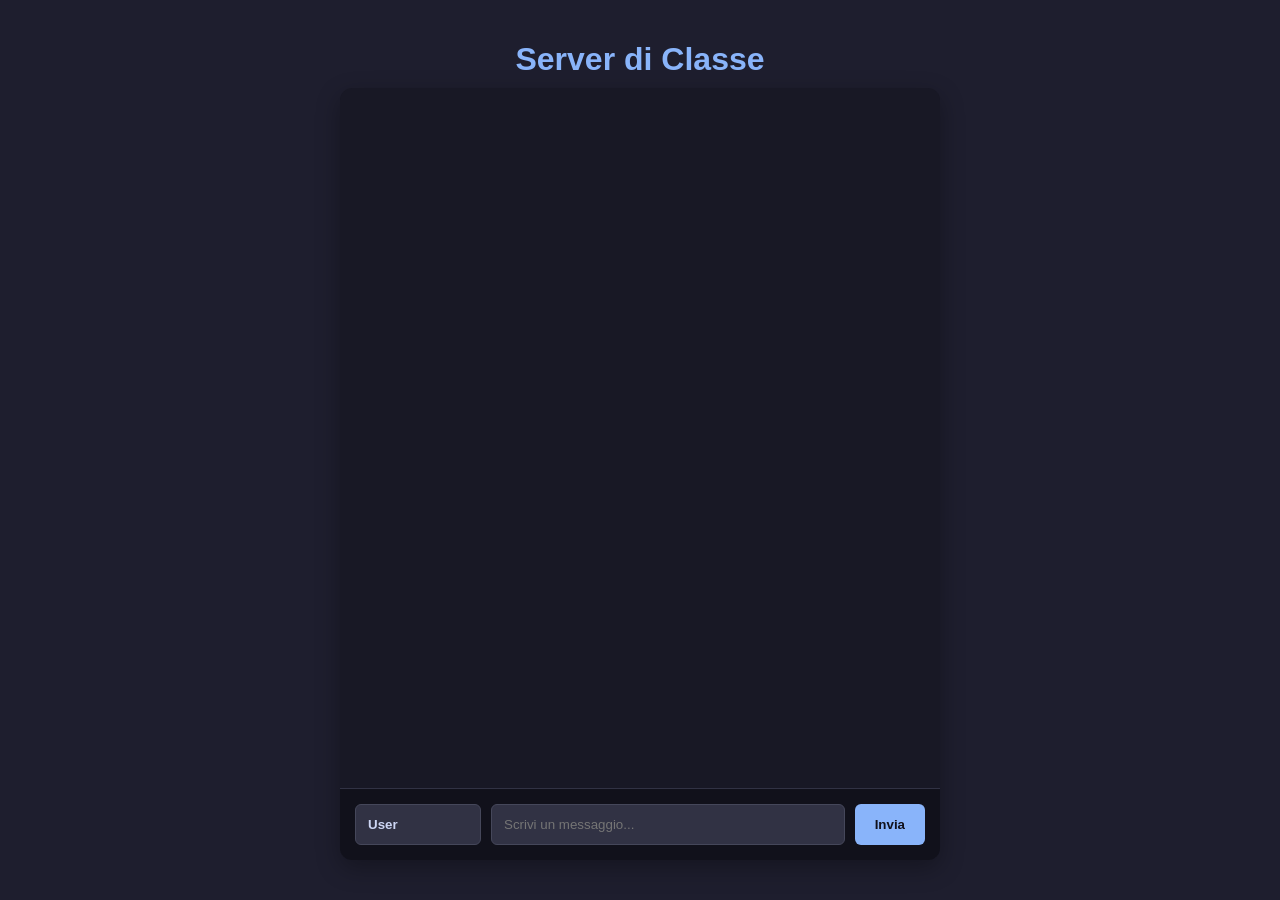
==== index.html @ 3e302605 "Primo deploy" ====
<!DOCTYPE html>
<html lang="it">
<head>
    <meta charset="UTF-8">
    <meta name="viewport" content="width=device-width, initial-scale=1.0">
    <title>Server di Classe - Chat</title>
    <style>
        /* Stile scuro ispirato ad Arch/Nord Theme */
        body {
            font-family: 'Segoe UI', Tahoma, Geneva, Verdana, sans-serif;
            background-color: #1e1e2e;
            color: #cdd6f4;
            margin: 0;
            padding: 20px;
            display: flex;
            flex-direction: column;
            align-items: center;
            height: 100vh;
            box-sizing: border-box;
        }

        h1 {
            color: #89b4fa;
            margin-bottom: 10px;
        }

        /* Container principale */
        .chat-container {
            width: 100%;
            max-width: 600px;
            background-color: #181825;
            border-radius: 12px;
            box-shadow: 0 8px 24px rgba(0, 0, 0, 0.3);
            display: flex;
            flex-direction: column;
            overflow: hidden;
            flex-grow: 1;
            margin-bottom: 20px;
        }

        /* Area dei messaggi */
        #box-messaggi {
            flex-grow: 1;
            padding: 20px;
            overflow-y: auto;
            display: flex;
            flex-direction: column;
            gap: 12px;
        }

        /* Stile dei singoli messaggi */
        .messaggio {
            max-width: 80%;
            padding: 10px 14px;
            border-radius: 8px;
            line-height: 1.4;
            word-wrap: break-word;
        }

        /* Messaggi inviati da me */
        .mio {
            background-color: #89b4fa;
            color: #11111b;
            align-self: flex-end;
            border-bottom-right-radius: 2px;
        }

        /* Messaggi inviati dagli altri */
        .altro {
            background-color: #313244;
            color: #cdd6f4;
            align-self: flex-start;
            border-bottom-left-radius: 2px;
        }

        /* Stile per i vecchi messaggi caricati dal database */
        .storico {
            opacity: 0.6; /* Leggermente trasparente per distinguerli da quelli in tempo reale */
        }

        .mittente {
            font-size: 0.8rem;
            font-weight: bold;
            margin-bottom: 4px;
            display: block;
        }

        .testo {
            font-size: 0.95rem;
        }

        /* Area di input in basso */
        .input-area {
            display: flex;
            gap: 10px;
            padding: 15px;
            background-color: #11111b;
            border-top: 1px solid #313244;
        }

        #nicknameInput {
            width: 100px;
            padding: 12px;
            background-color: #313244;
            border: 1px solid #45475a;
            border-radius: 6px;
            color: #cdd6f4;
            font-weight: bold;
        }

        #messageInput {
            flex-grow: 1;
            padding: 12px;
            background-color: #313244;
            border: 1px solid #45475a;
            border-radius: 6px;
            color: #cdd6f4;
            outline: none;
        }

        #messageInput:focus {
            border-color: #89b4fa;
        }

        button {
            padding: 12px 20px;
            background-color: #89b4fa;
            color: #11111b;
            border: none;
            border-radius: 6px;
            font-weight: bold;
            cursor: pointer;
            transition: background-color 0.2s;
        }

        button:hover {
            background-color: #b4befe;
        }
    </style>
</head>
<body>

    <h1>Server di Classe</h1>
    
    <div class="chat-container">
        <div id="box-messaggi"></div>

        <div class="input-area">
            <input type="text" id="nicknameInput" value="User" placeholder="Nick">
            <input type="text" id="messageInput" placeholder="Scrivi un messaggio..." autocomplete="off">
            <button onclick="inviaMessaggio()">Invia</button>
        </div>
    </div>

    <script>
        let tokenUtente = localStorage.getItem('token_chat_classe');
if (!tokenUtente) {
    tokenUtente = 'usr_' + Math.random().toString(36).substring(2, 15) + Math.random().toString(36).substring(2, 15);
    localStorage.setItem('token_chat_classe', tokenUtente);
}

const socket = new WebSocket('ws://localhost:3000/ws');

const boxMessaggi = document.getElementById('box-messaggi');
const messageInput = document.getElementById('messageInput');
const nicknameInput = document.getElementById('nicknameInput');

const ultimoNick = localStorage.getItem('ultimo_nick');
if (ultimoNick) {
    nicknameInput.value = ultimoNick;
}

socket.onmessage = function(event) {
    const dati = JSON.parse(event.data);
    
    // Gestione degli stati di sicurezza inviati dal server
    if (dati.stato === "RICHIEDI_CREAZIONE_PIN") {
        const pin = prompt("Questo nickname è nuovo! Inserisci un PIN di 4 cifre per proteggerlo:");
        if (pin) {
            socket.send(JSON.stringify({
                azione: "registra_pin",
                mittente: nicknameInput.value.trim(),
                token: tokenUtente,
                pin: pin
            }));
        }
        return;
    }

    if (dati.stato === "RICHIEDI_SBLOCCO_PIN") {
        const pin = prompt("Questo nickname è protetto da PIN. Inserisci il PIN per sbloccarlo su questo dispositivo:");
        if (pin) {
            socket.send(JSON.stringify({
                azione: "verifica_pin",
                mittente: nicknameInput.value.trim(),
                token: tokenUtente,
                pin: pin
            }));
        } else {
            alert("Accesso rifiutato. Scegli un altro nickname.");
            nicknameInput.value = "User_" + Math.floor(Math.random() * 1000);
        }
        return;
    }

    if (dati.stato === "REGISTRATO" || dati.stato === "SBLOCCATO") {
        alert(dati.info);
        return;
    }

    if (dati.stato === "ERRORE_PIN") {
        alert(dati.info);
        return;
    }
    
    // Se è un messaggio normale, lo mostriamo
    if (dati.mittente && dati.contenuto) {
        mostraMessaggio(dati.mittente, dati.contenuto, dati.storico);
    }
};

function mostraMessaggio(mittente, contenuto, storico) {
    const divMessaggio = document.createElement('div');
    const mioNick = nicknameInput.value.trim();
    
    if (mittente === mioNick) {
        divMessaggio.className = 'messaggio mio';
    } else {
        divMessaggio.className = 'messaggio altro';
    }

    if (storico) {
        divMessaggio.classList.add('storico');
    }

    divMessaggio.innerHTML = `
        <span class="mittente">${mittente}</span>
        <span class="testo">${contenuto}</span>
    `;

    boxMessaggi.appendChild(divMessaggio);
    boxMessaggi.scrollTop = boxMessaggi.scrollHeight;
}

function inviaMessaggio() {
    const testo = messageInput.value.trim();
    const nick = nicknameInput.value.trim() || "Anonimo";

    if (testo !== "") {
        localStorage.setItem('ultimo_nick', nick);

        const payload = {
            azione: "messaggio",
            mittente: nick,
            contenuto: testo,
            token: tokenUtente
        };

        socket.send(JSON.stringify(payload));
        messageInput.value = "";
    }
}

messageInput.addEventListener("keypress", function(event) {
    if (event.key === "Enter") {
        inviaMessaggio();
    }
});
    </script>
</body>
</html>
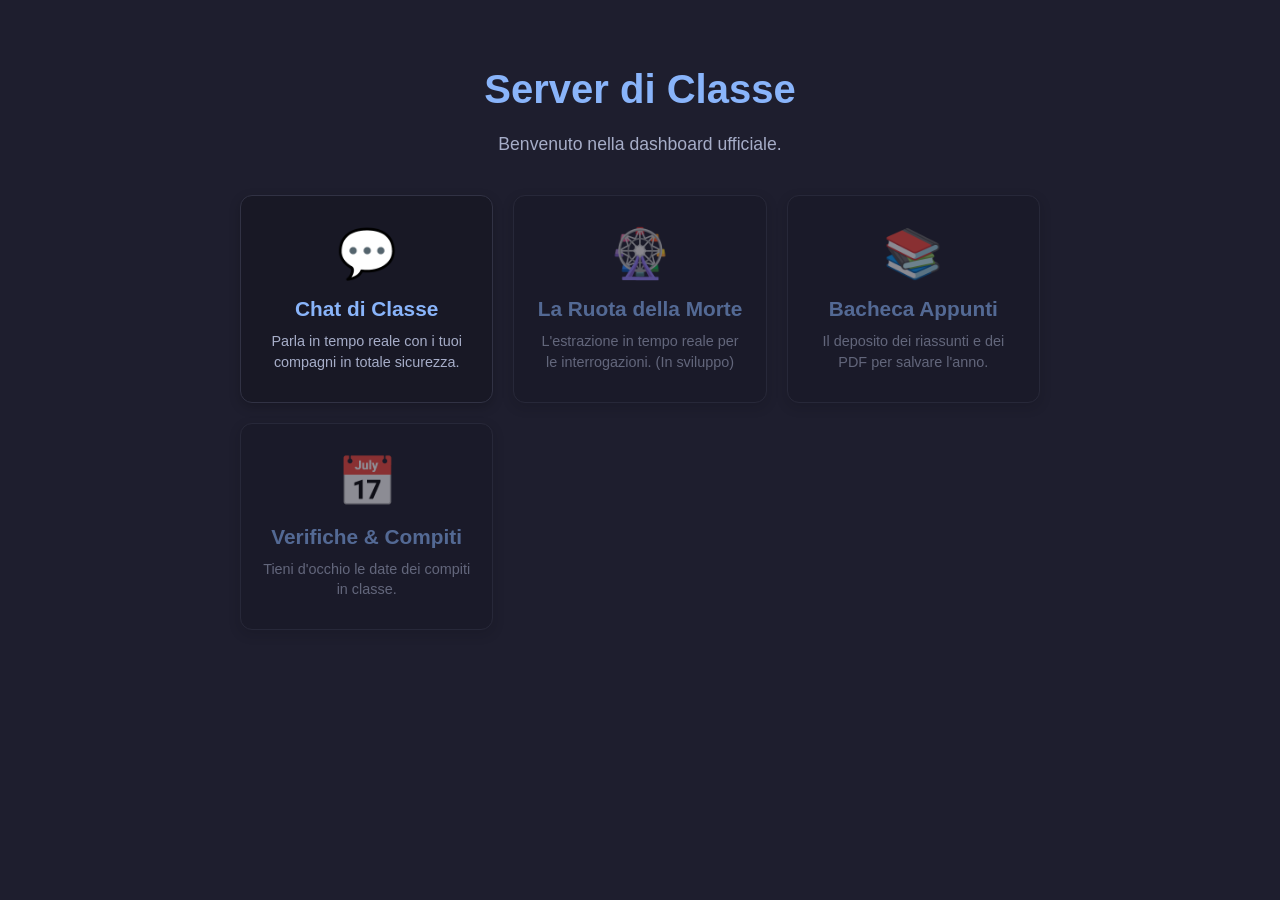
==== commit 4a81cb71: "aggiunta homepage" ====
--- a/index.html
+++ b/index.html
@@ -3,269 +3,138 @@
 <head>
     <meta charset="UTF-8">
     <meta name="viewport" content="width=device-width, initial-scale=1.0">
-    <title>Server di Classe - Chat</title>
+    <title>Server di Classe - Dashboard</title>
     <style>
-        /* Stile scuro ispirato ad Arch/Nord Theme */
+        /* Tema Scuro Nord/Arch */
         body {
             font-family: 'Segoe UI', Tahoma, Geneva, Verdana, sans-serif;
             background-color: #1e1e2e;
             color: #cdd6f4;
             margin: 0;
-            padding: 20px;
+            padding: 40px 20px;
             display: flex;
             flex-direction: column;
             align-items: center;
-            height: 100vh;
+            min-height: 100vh;
             box-sizing: border-box;
         }
 
         h1 {
             color: #89b4fa;
+            margin-bottom: 5px;
+            font-size: 2.5rem;
+        }
+
+        .welcome-msg {
+            color: #a6adc8;
+            margin-bottom: 40px;
+            font-size: 1.1rem;
+        }
+
+        /* Griglia delle funzionalità */
+        .grid-container {
+            display: grid;
+            grid-template-columns: repeat(auto-fit, minmax(250px, 1fr));
+            gap: 20px;
+            width: 100%;
+            max-width: 800px;
+        }
+
+        /* Card interattive */
+        .card {
+            background-color: #181825;
+            border: 1px solid #313244;
+            border-radius: 12px;
+            padding: 30px 20px;
+            text-align: center;
+            text-decoration: none;
+            color: #cdd6f4;
+            transition: all 0.3s ease;
+            cursor: pointer;
+            display: flex;
+            flex-direction: column;
+            align-items: center;
+            justify-content: center;
+            box-shadow: 0 4px 12px rgba(0,0,0,0.2);
+        }
+
+        /* Effetti al passaggio del mouse */
+        .card:hover {
+            transform: translateY(-5px);
+            border-color: #89b4fa;
+            box-shadow: 0 8px 24px rgba(137, 180, 250, 0.15);
+        }
+
+        .card-icon {
+            font-size: 3rem;
+            margin-bottom: 15px;
+        }
+
+        .card-title {
+            font-size: 1.3rem;
+            font-weight: bold;
+            color: #89b4fa;
             margin-bottom: 10px;
         }
 
-        /* Container principale */
-        .chat-container {
-            width: 100%;
-            max-width: 600px;
-            background-color: #181825;
-            border-radius: 12px;
-            box-shadow: 0 8px 24px rgba(0, 0, 0, 0.3);
-            display: flex;
-            flex-direction: column;
-            overflow: hidden;
-            flex-grow: 1;
-            margin-bottom: 20px;
+        .card-desc {
+            font-size: 0.9rem;
+            color: #a6adc8;
+            line-height: 1.4;
         }
 
-        /* Area dei messaggi */
-        #box-messaggi {
-            flex-grow: 1;
-            padding: 20px;
-            overflow-y: auto;
-            display: flex;
-            flex-direction: column;
-            gap: 12px;
+        /* Card disabilitate (per le funzioni non ancora pronte) */
+        .disabled {
+            opacity: 0.5;
+            cursor: not-allowed;
         }
-
-        /* Stile dei singoli messaggi */
-        .messaggio {
-            max-width: 80%;
-            padding: 10px 14px;
-            border-radius: 8px;
-            line-height: 1.4;
-            word-wrap: break-word;
-        }
-
-        /* Messaggi inviati da me */
-        .mio {
-            background-color: #89b4fa;
-            color: #11111b;
-            align-self: flex-end;
-            border-bottom-right-radius: 2px;
-        }
-
-        /* Messaggi inviati dagli altri */
-        .altro {
-            background-color: #313244;
-            color: #cdd6f4;
-            align-self: flex-start;
-            border-bottom-left-radius: 2px;
-        }
-
-        /* Stile per i vecchi messaggi caricati dal database */
-        .storico {
-            opacity: 0.6; /* Leggermente trasparente per distinguerli da quelli in tempo reale */
-        }
-
-        .mittente {
-            font-size: 0.8rem;
-            font-weight: bold;
-            margin-bottom: 4px;
-            display: block;
-        }
-
-        .testo {
-            font-size: 0.95rem;
-        }
-
-        /* Area di input in basso */
-        .input-area {
-            display: flex;
-            gap: 10px;
-            padding: 15px;
-            background-color: #11111b;
-            border-top: 1px solid #313244;
-        }
-
-        #nicknameInput {
-            width: 100px;
-            padding: 12px;
-            background-color: #313244;
-            border: 1px solid #45475a;
-            border-radius: 6px;
-            color: #cdd6f4;
-            font-weight: bold;
-        }
-
-        #messageInput {
-            flex-grow: 1;
-            padding: 12px;
-            background-color: #313244;
-            border: 1px solid #45475a;
-            border-radius: 6px;
-            color: #cdd6f4;
-            outline: none;
-        }
-
-        #messageInput:focus {
-            border-color: #89b4fa;
-        }
-
-        button {
-            padding: 12px 20px;
-            background-color: #89b4fa;
-            color: #11111b;
-            border: none;
-            border-radius: 6px;
-            font-weight: bold;
-            cursor: pointer;
-            transition: background-color 0.2s;
-        }
-
-        button:hover {
-            background-color: #b4befe;
+        .disabled:hover {
+            transform: none;
+            border-color: #313244;
+            box-shadow: none;
         }
     </style>
 </head>
 <body>
 
-    <h1>Server di Classe</h1>
-    
-    <div class="chat-container">
-        <div id="box-messaggi"></div>
+    <h1 id="titolo-benvenuto">Server di Classe</h1>
+    <p class="welcome-msg" id="messaggio-benvenuto">Benvenuto nella dashboard ufficiale.</p>
 
-        <div class="input-area">
-            <input type="text" id="nicknameInput" value="User" placeholder="Nick">
-            <input type="text" id="messageInput" placeholder="Scrivi un messaggio..." autocomplete="off">
-            <button onclick="inviaMessaggio()">Invia</button>
+    <div class="grid-container">
+        
+        <a href="chat.html" class="card">
+            <div class="card-icon">💬</div>
+            <div class="card-title">Chat di Classe</div>
+            <div class="card-desc">Parla in tempo reale con i tuoi compagni in totale sicurezza.</div>
+        </a>
+
+        <div class="card disabled" id="btn-ruota">
+            <div class="card-icon">🎡</div>
+            <div class="card-title">La Ruota della Morte</div>
+            <div class="card-desc">L'estrazione in tempo reale per le interrogazioni. (In sviluppo)</div>
         </div>
+
+        <div class="card disabled">
+            <div class="card-icon">📚</div>
+            <div class="card-title">Bacheca Appunti</div>
+            <div class="card-desc">Il deposito dei riassunti e dei PDF per salvare l'anno.</div>
+        </div>
+
+        <div class="card disabled">
+            <div class="card-icon">📅</div>
+            <div class="card-title">Verifiche & Compiti</div>
+            <div class="card-desc font-size">Tieni d'occhio le date dei compiti in classe.</div>
+        </div>
+
     </div>
 
     <script>
-        let tokenUtente = localStorage.getItem('token_chat_classe');
-if (!tokenUtente) {
-    tokenUtente = 'usr_' + Math.random().toString(36).substring(2, 15) + Math.random().toString(36).substring(2, 15);
-    localStorage.setItem('token_chat_classe', tokenUtente);
-}
-
-const socket = new WebSocket('ws://localhost:3000/ws');
-
-const boxMessaggi = document.getElementById('box-messaggi');
-const messageInput = document.getElementById('messageInput');
-const nicknameInput = document.getElementById('nicknameInput');
-
-const ultimoNick = localStorage.getItem('ultimo_nick');
-if (ultimoNick) {
-    nicknameInput.value = ultimoNick;
-}
-
-socket.onmessage = function(event) {
-    const dati = JSON.parse(event.data);
-    
-    // Gestione degli stati di sicurezza inviati dal server
-    if (dati.stato === "RICHIEDI_CREAZIONE_PIN") {
-        const pin = prompt("Questo nickname è nuovo! Inserisci un PIN di 4 cifre per proteggerlo:");
-        if (pin) {
-            socket.send(JSON.stringify({
-                azione: "registra_pin",
-                mittente: nicknameInput.value.trim(),
-                token: tokenUtente,
-                pin: pin
-            }));
+        // Personalizziamo il benvenuto se l'utente ha già usato la chat
+        const utenteSalvato = localStorage.getItem('ultimo_nick');
+        if (utenteSalvato) {
+            document.getElementById('titolo-benvenuto').textContent = `Bentornato, ${utenteSalvato}!`;
+            document.getElementById('messaggio-benvenuto').textContent = "Cosa vuoi fare oggi?";
         }
-        return;
-    }
-
-    if (dati.stato === "RICHIEDI_SBLOCCO_PIN") {
-        const pin = prompt("Questo nickname è protetto da PIN. Inserisci il PIN per sbloccarlo su questo dispositivo:");
-        if (pin) {
-            socket.send(JSON.stringify({
-                azione: "verifica_pin",
-                mittente: nicknameInput.value.trim(),
-                token: tokenUtente,
-                pin: pin
-            }));
-        } else {
-            alert("Accesso rifiutato. Scegli un altro nickname.");
-            nicknameInput.value = "User_" + Math.floor(Math.random() * 1000);
-        }
-        return;
-    }
-
-    if (dati.stato === "REGISTRATO" || dati.stato === "SBLOCCATO") {
-        alert(dati.info);
-        return;
-    }
-
-    if (dati.stato === "ERRORE_PIN") {
-        alert(dati.info);
-        return;
-    }
-    
-    // Se è un messaggio normale, lo mostriamo
-    if (dati.mittente && dati.contenuto) {
-        mostraMessaggio(dati.mittente, dati.contenuto, dati.storico);
-    }
-};
-
-function mostraMessaggio(mittente, contenuto, storico) {
-    const divMessaggio = document.createElement('div');
-    const mioNick = nicknameInput.value.trim();
-    
-    if (mittente === mioNick) {
-        divMessaggio.className = 'messaggio mio';
-    } else {
-        divMessaggio.className = 'messaggio altro';
-    }
-
-    if (storico) {
-        divMessaggio.classList.add('storico');
-    }
-
-    divMessaggio.innerHTML = `
-        <span class="mittente">${mittente}</span>
-        <span class="testo">${contenuto}</span>
-    `;
-
-    boxMessaggi.appendChild(divMessaggio);
-    boxMessaggi.scrollTop = boxMessaggi.scrollHeight;
-}
-
-function inviaMessaggio() {
-    const testo = messageInput.value.trim();
-    const nick = nicknameInput.value.trim() || "Anonimo";
-
-    if (testo !== "") {
-        localStorage.setItem('ultimo_nick', nick);
-
-        const payload = {
-            azione: "messaggio",
-            mittente: nick,
-            contenuto: testo,
-            token: tokenUtente
-        };
-
-        socket.send(JSON.stringify(payload));
-        messageInput.value = "";
-    }
-}
-
-messageInput.addEventListener("keypress", function(event) {
-    if (event.key === "Enter") {
-        inviaMessaggio();
-    }
-});
     </script>
 </body>
-</html>
+</html>
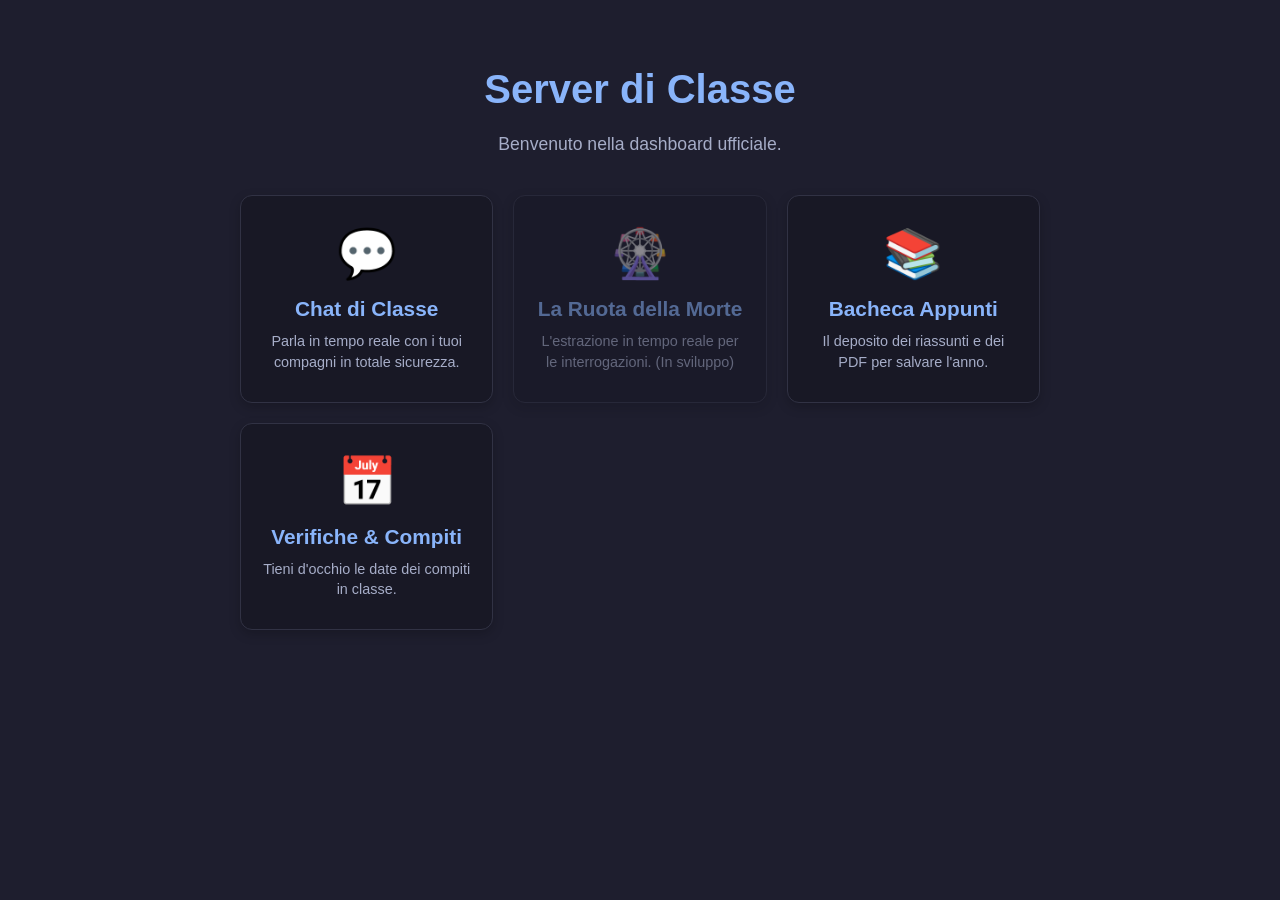
==== commit bf69fe80: "Feat: aggiunto il calendario di verifiche e interrogazioni e la sezione appunti(la ruota si sblocche" ====
--- a/index.html
+++ b/index.html
@@ -114,17 +114,17 @@
             <div class="card-desc">L'estrazione in tempo reale per le interrogazioni. (In sviluppo)</div>
         </div>
 
-        <div class="card disabled">
+        <a href= "appunti_scelta.html" class="card">
             <div class="card-icon">📚</div>
             <div class="card-title">Bacheca Appunti</div>
             <div class="card-desc">Il deposito dei riassunti e dei PDF per salvare l'anno.</div>
-        </div>
+        </a>
 
-        <div class="card disabled">
+        <a href = "calendario.html" class= "card">
             <div class="card-icon">📅</div>
             <div class="card-title">Verifiche & Compiti</div>
             <div class="card-desc font-size">Tieni d'occhio le date dei compiti in classe.</div>
-        </div>
+        </a>
 
     </div>
 
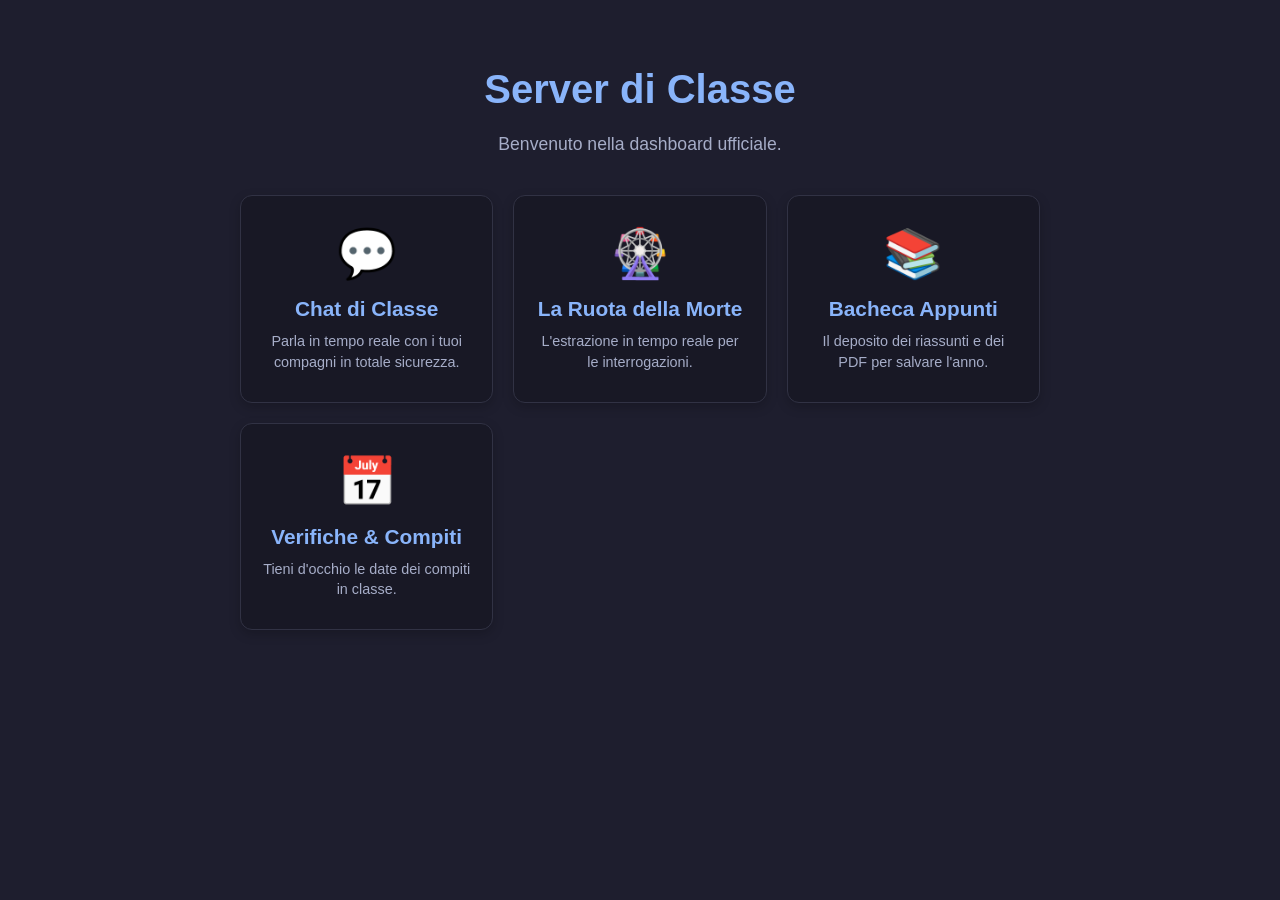
==== commit c05b22be: "Aggiunto il calendario e la ruota delle interrogazioni" ====
--- a/index.html
+++ b/index.html
@@ -108,11 +108,11 @@
             <div class="card-desc">Parla in tempo reale con i tuoi compagni in totale sicurezza.</div>
         </a>
 
-        <div class="card disabled" id="btn-ruota">
+        <a href="ruota.html" class="card" id="btn-ruota">
             <div class="card-icon">🎡</div>
             <div class="card-title">La Ruota della Morte</div>
-            <div class="card-desc">L'estrazione in tempo reale per le interrogazioni. (In sviluppo)</div>
-        </div>
+            <div class="card-desc">L'estrazione in tempo reale per le interrogazioni. </div>
+        </a>
 
         <a href= "appunti_scelta.html" class="card">
             <div class="card-icon">📚</div>
